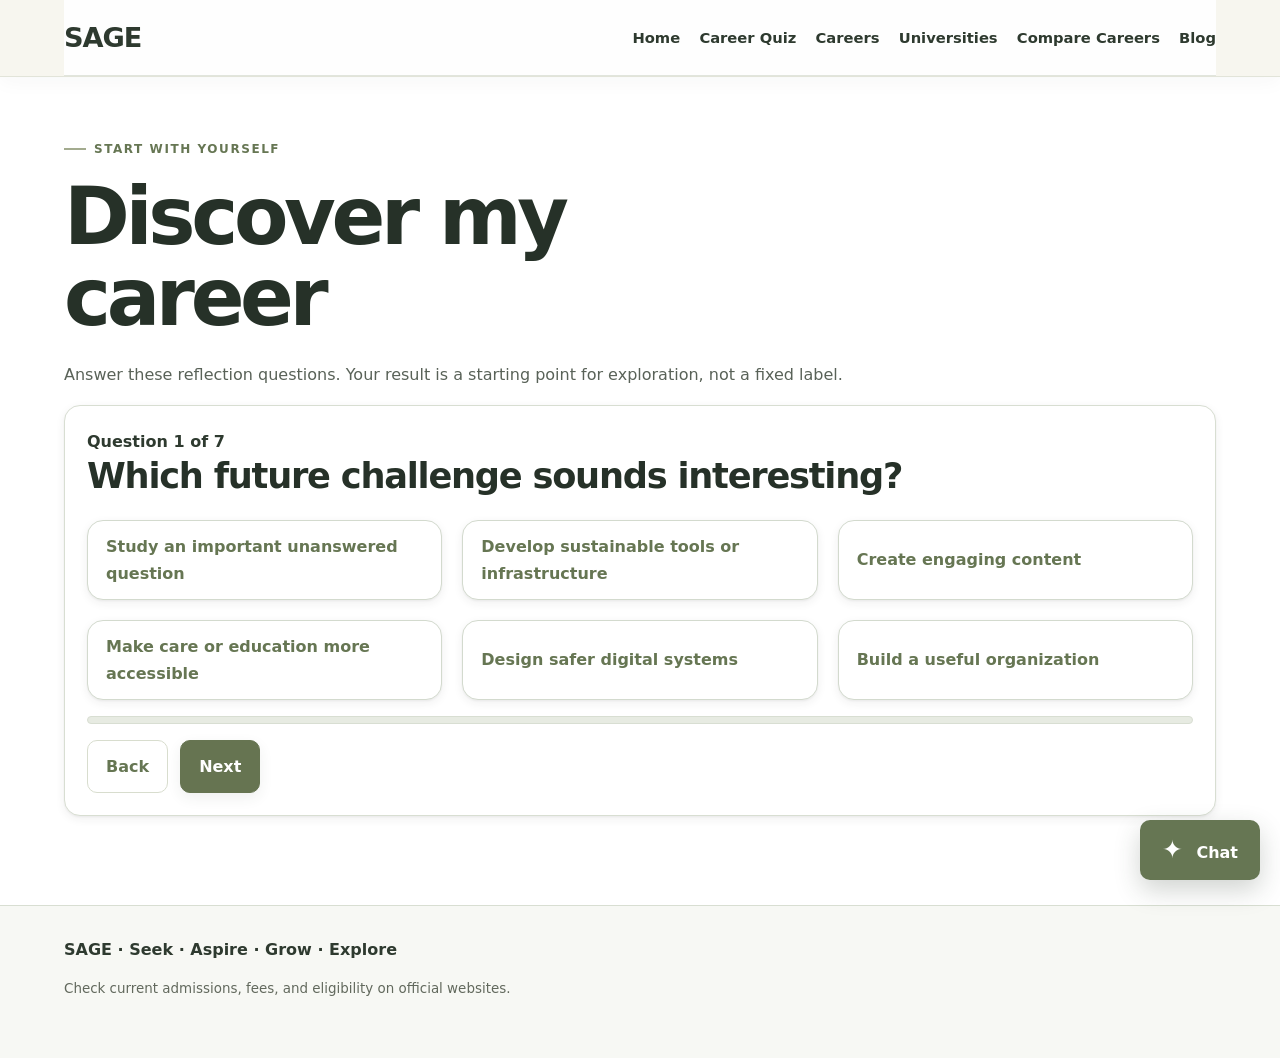
==== quiz.html @ 780ed79b "Add files via upload" ====
<!doctype html><html lang="en"><head><meta charset="utf-8"><meta name="viewport" content="width=device-width,initial-scale=1"><title>Career Quiz | SAGE</title><link rel="stylesheet" href="style.css"></head><body><header class="top"><nav class="wrap"><a class="brand" href="index.html"><img src="logo.png" alt="" onerror="this.style.display='none'">SAGE</a><div class="links"><a href="index.html">Home</a><a href="quiz.html">Career Quiz</a><a href="careers.html">Careers</a><a href="universities.html">Universities</a><a href="compare.html">Compare Careers</a><a href="blog.html">Blog</a></div></nav></header><main><section class="section wrap"><div class="eyebrow">Start with yourself</div><h1>Discover my career</h1><p>Answer these reflection questions. Your result is a starting point for exploration, not a fixed label.</p><div class="box"><div id="quizArea"></div><div class="progress"><span id="prog"></span></div><div class="row"><button class="secondary" id="back">Back</button><button id="next">Next</button></div><div id="result" class="result hidden"></div></div></section></main><footer class="footer"><div class="wrap"><b>SAGE · Seek · Aspire · Grow · Explore</b><p class="small">Check current admissions, fees, and eligibility on official websites.</p></div></footer><button class="chat-launch" id="toggle" aria-label="Open SAGE guide">✦</button><section class="chat" id="chat"><div class="chathead"><b>SAGE guide</b><button class="secondary" id="close">Close</button></div><div class="chatbody" id="cb"><div class="bubble">Hi! Ask about careers or university research.</div></div><form class="compose" id="form"><input class="field" id="msg" placeholder="Ask a question…"><button type="button" class="secondary" id="mic">Mic</button><button type="button" class="secondary" id="listen-reply">Listen</button><button>Send</button></form></section><script src="data.js"></script><script>const chat=document.getElementById('chat'),body=document.getElementById('cb');document.getElementById('toggle').onclick=()=>chat.classList.toggle('open');document.getElementById('close').onclick=()=>chat.classList.remove('open');function bubble(t,me=false){let d=document.createElement('div');d.className='bubble'+(me?' me':'');d.textContent=t;body.appendChild(d);body.scrollTop=body.scrollHeight}function reply(t){const m=t.toLowerCase();let r;
if(/^(okay|ok|you know what|guess what|listen|hey|heyy|hello|hi|hii|yo)/.test(m)||/you know what/.test(m)){r=/you know what|guess what|listen/.test(m)?"Haha, okay, I'm listening! Tell me what's on your mind. We can figure this out together.":"Heyyy! 😊 What's on your mind? You can ask me about a career, a course, or just talk through an idea.";}
else if(/law|lawyer|legal|judge|court|criminal justice/.test(m)){r="Heyyy! That's exciting! Law is a broad field, and it's not just becoming a courtroom lawyer. You could explore criminal law, corporate law, cyber law, human rights, environmental law, legal research, or the judiciary. What part sounds most interesting to you: debating ideas, solving puzzles, helping people, understanding rules, or researching big issues?";}
else if(/doctor|medicine|medical|healthcare|nurs/.test(m)){r="Healthcare has lots of paths, from medicine and nursing to physiotherapy, pharmacy, psychology, and lab science. They involve different study routes and day-to-day work. Are you most interested in treating patients, understanding the human body, or doing research?";}
else if(/journal|writing|writer|media|news/.test(m)){r="If writing and asking questions are your thing, journalism could be worth exploring. Journalists research stories, interview people, verify facts, and report through articles, video, audio, or digital media. You could also look at editing, documentary work, and communications. Which sounds more like you: investigating stories or creating content?";}
else if(/engineer|coding|program|computer|technology|software|ai/.test(m)){r="Tech is a big space: software, cybersecurity, data, AI, electronics, and several kinds of engineering. A good first step is to try a small project and notice whether you enjoy building, debugging, analyzing data, or designing things. Which of those sounds fun to you?";}
else if(/university|college|admission|degree|study|course|fees|scholarship/.test(m)){r="Sure — when comparing colleges, check the exact course, eligibility, total fees, scholarships, accreditation, internships, location, and student support. Requirements vary, so confirm them on each institution's official website. Which course or country are you considering?";}
else if(/salary|pay|earn|job demand|future scope/.test(m)){r="Good question! Pay and job demand depend on location, experience, qualification, and the specific role. It's better to compare recent local job listings and official workforce information than trust one universal salary number. Which career and country are you thinking about?";}
else if(/quiz|test|result|recommend/.test(m)){r="The career quiz is a starting point, not a decision-maker. Your result should help you spot patterns in what you enjoy; then compare the day-to-day tasks, subjects, and training each career needs.";}
else if(/thank/.test(m)){r="Anytime! 😊 Career choices can feel huge, so we can take them one step at a time.";}
else if(/confused|don't know|dont know|not sure|no idea/.test(m)){r="That's completely okay — you don't need to have it all figured out yet. Tell me one thing you usually enjoy: solving problems, helping people, creating things, learning how the world works, organizing plans, or hands-on work? We can start there.";}
else{r="Got you. Tell me a little more so I can give a useful answer — are you thinking about a particular career, what subjects to choose, courses and colleges, or something else?";}
bubble(r);}document.getElementById('form').onsubmit=e=>{e.preventDefault();let i=document.getElementById('msg'),v=i.value.trim();if(v){bubble(v,true);i.value='';replyAI(v)}};document.getElementById('mic').onclick=()=>{let SR=window.SpeechRecognition||window.webkitSpeechRecognition;if(!SR){bubble('Voice input is not supported in this browser. Please type instead.');return}let r=new SR();r.lang='en-IN';r.onresult=e=>document.getElementById('msg').value=e.results[0][0].transcript;r.start()};
async function replyAI(t){
  const loading=document.createElement('div');loading.className='bubble';loading.textContent='One sec — let me think…';body.appendChild(loading);body.scrollTop=body.scrollHeight;
  try {
    const history=Array.from(body.querySelectorAll('.bubble')).filter(el=>el!==loading).slice(-8).map(el=>({role:el.classList.contains('me')?'user':'assistant',content:el.textContent}));
    const res=await fetch('/api/chat',{method:'POST',headers:{'Content-Type':'application/json'},body:JSON.stringify({message:t,history})});
    const data=await res.json();
    if(!res.ok) throw new Error(data.error||'AI is not available');
    loading.remove();bubble(data.reply||'Tell me a little more.');
  } catch(err) { loading.remove(); try { reply(t); } catch(localErr) { bubble('I’m here to help you explore options. Tell me what subjects you enjoy, what you are curious about, or which careers you want to compare, and we can work through it together.'); } console.info('SAGE is using its built-in guide because the AI service is unavailable.'); }
}
const listenReplyButton=document.getElementById('listen-reply');
if(listenReplyButton) listenReplyButton.onclick=()=>{const last=Array.from(body.querySelectorAll('.bubble')).filter(el=>!el.classList.contains('me')).pop();if(last&&'speechSynthesis'in window){speechSynthesis.cancel();speechSynthesis.speak(new SpeechSynthesisUtterance(last.textContent));}};
</script><script>
// Question bank: each fresh start selects a different mix and shuffles answer choices.
// This creates varied retakes locally; live AI-generated questions require a connected AI backend.
const questionBank = [
 {q:'Which subjects do you enjoy most?', a:['Math and computing','Biology and health','Languages and social studies','Art and design','Business and economics','Hands-on technical subjects']},
 {q:'Which activity feels most satisfying?', a:['Solving puzzles or analyzing information','Helping or teaching people','Making or designing things','Organizing a team or project','Researching how things work','Building or repairing things']},
 {q:'Which strength would you most like to use?', a:['Logical thinking','Communication','Creativity','Empathy','Planning and leadership','Practical problem-solving']},
 {q:'What work setting sounds appealing?', a:['Quiet, focused work','Collaborating with a team','Working directly with people','Flexible and varied tasks','Outdoor or field work','A workshop or lab']},
 {q:'What matters most in a future career?', a:['Making a positive impact','Learning and discovery','Stability and structure','Independence and creativity','Leading initiatives','Solving real-world problems']},
 {q:'Which project would you choose?', a:['Build an app or analyze data','Plan a community health event','Create a video or visual identity','Run a small business idea','Investigate a scientific question','Design a practical tool']},
 {q:'When facing a challenge, what do you usually try first?', a:['Break it into logical steps','Talk with the people involved','Imagine several new approaches','Make a plan and coordinate tasks','Research evidence and test ideas','Try a hands-on solution']},
 {q:'Which kind of result would make you proud?', a:['A system that works efficiently','Someone feeling supported','A creative idea brought to life','A team reaching its goal','A new discovery or insight','A useful thing built or fixed']},
 {q:'What would you most like to learn more about?', a:['Technology and numbers','Health and human behavior','Stories, media, and design','Markets and organizations','Nature and scientific research','Machines and how things work']},
 {q:'Which task would you least mind doing regularly?', a:['Working with data and patterns','Listening and explaining patiently','Drafting and improving creative work','Scheduling and tracking progress','Testing ideas and documenting results','Practicing a technical skill']},
 {q:'How do you prefer to make decisions?', a:['Compare evidence and logic','Consider people’s needs','Explore original possibilities','Set priorities and weigh outcomes','Investigate before concluding','Test a practical option']},
 {q:'Which environment would help you do your best work?', a:['Digital tools and structured problems','A people-focused setting','A studio or creative space','A busy team or organization','A lab or research setting','A technical or outdoor setting']},
 {q:'What would you like your work to change?', a:['Make processes smarter','Improve people’s well-being','Help people communicate ideas','Help groups achieve goals','Increase knowledge and understanding','Make everyday things work better']},
 {q:'Which compliment would mean the most to you?', a:['“You think clearly.”','“You really understand people.”','“You have original ideas.”','“You bring people together.”','“You ask great questions.”','“You know how to make it work.”']},
 {q:'What type of problem grabs your attention?', a:['A complex pattern or technical issue','A person who needs guidance','A message that needs a better design','A team that needs direction','A question without a clear answer','A broken process or object']},
 {q:'Which work rhythm sounds best?', a:['Deep focus on tricky tasks','Frequent conversations and support','Time to create and revise','Clear goals and coordination','Time to investigate carefully','A mix of movement and practical tasks']},
 {q:'Which school or community role might you enjoy?', a:['Technology or math helper','Peer supporter or tutor','Poster, media, or event designer','Club organizer or treasurer','Science fair or research lead','Workshop or equipment helper']},
 {q:'What would you like a future team to value?', a:['Accuracy and clear reasoning','Kindness and trust','Imagination and expression','Reliability and initiative','Curiosity and evidence','Craft and practical skill']},
 {q:'Which kind of learning feels most natural?', a:['Solving examples and patterns','Discussing real human situations','Experimenting with visual ideas','Planning a project step by step','Asking questions and testing them','Learning by making and practicing']},
 {q:'What would you rather improve?', a:['A tool, algorithm, or process','A service that helps people','A design, story, or experience','A team’s workflow','An explanation of how something works','A physical product or system']},
 {q:'Which responsibility would you volunteer for?', a:['Checking numbers or technical details','Welcoming and supporting participants','Creating the presentation','Keeping everyone organized','Finding reliable information','Setting up and troubleshooting equipment']},
 {q:'What gives you the most energy?', a:['Figuring something difficult out','Seeing someone make progress','Expressing an idea creatively','Turning plans into results','Discovering something unexpected','Solving a concrete, practical problem']},
 {q:'Which future challenge sounds interesting?', a:['Design safer digital systems','Make care or education more accessible','Create engaging content','Build a useful organization','Study an important unanswered question','Develop sustainable tools or infrastructure']},
 {q:'When working with others, which role do you often gravitate toward?', a:['The problem solver','The listener','The idea generator','The coordinator','The researcher','The hands-on builder']},
 {q:'What would you most like to explore next?', a:['Software, analytics, or engineering','Health, teaching, or social support','Design, writing, or media','Business, management, or public service','Science, environment, or research','Skilled technical and applied fields']}
];
const themes = [
 ['Analysis & technology',['Math and computing','Solving puzzles or analyzing information','Logical thinking','Digital tools and structured problems','Technology and numbers']],
 ['People & care',['Biology and health','Helping or teaching people','Empathy','Working directly with people','Health and human behavior']],
 ['Creative & communication',['Languages and social studies','Art and design','Communication','Making or designing things','Stories, media, and design']],
 ['Leadership & organization',['Business and economics','Organizing a team or project','Planning and leadership','A busy team or organization','Markets and organizations']],
 ['Research & problem-solving',['Researching how things work','Learning and discovery','Investigate evidence','A lab or research setting','Nature and scientific research']],
 ['Hands-on & applied work',['Hands-on technical subjects','Building or repairing things','Practical problem-solving','A technical or outdoor setting','Machines and how things work']]
];
let step=0, answers=[], qs=[];
const area=document.getElementById('quizArea'), result=document.getElementById('result');
function shuffle(list){const a=[...list];for(let i=a.length-1;i>0;i--){const j=Math.floor(Math.random()*(i+1));[a[i],a[j]]=[a[j],a[i]];}return a;}
function freshQuiz(){qs=shuffle(questionBank).slice(0,7).map(item=>({q:item.q,a:shuffle(item.a)}));step=0;answers=[];result.classList.add('hidden');result.innerHTML='';document.getElementById('next').disabled=false;document.getElementById('back').disabled=false;draw();}
function draw(){let q=qs[step];area.innerHTML='<b>Question '+(step+1)+' of '+qs.length+'</b><h2>'+q.q+'</h2><div class="grid">'+q.a.map((x,i)=>'<button class="option '+(answers[step]===x?'selected':'')+'" data-answer="'+encodeURIComponent(x)+'">'+x+'</button>').join('')+'</div>';area.querySelectorAll('[data-answer]').forEach(b=>b.onclick=()=>{answers[step]=decodeURIComponent(b.dataset.answer);draw()});document.getElementById('prog').style.width=(step/qs.length*100)+'%';document.getElementById('back').disabled=step===0;document.getElementById('next').textContent=step===qs.length-1?'See suggestions':'Next';}
document.getElementById('back').onclick=()=>{if(step>0){step--;draw()}};
function showCareerChoice(best){
  const fieldMap={
    'Analysis & technology':['Technology','Engineering','Science'],
    'People & care':['Healthcare','Education','Social Sciences'],
    'Creative & communication':['Design','Arts','Media','Humanities'],
    'Leadership & organization':['Business','Public Service','Law'],
    'Research & problem-solving':['Science','Environment','Research'],
    'Hands-on & applied work':['Engineering','Hospitality','Sports','Environment']
  };
  const matches=careers.filter(c=>best.some(t=>(fieldMap[t]||[]).some(f=>c.field.toLowerCase().includes(f.toLowerCase()))));
  const uniqueMatches=[...new Map(matches.map(c=>[c.name,c])).values()].slice(0,24);
  result.innerHTML='<h2>Your career directions</h2><p>Choose how you want to explore your results:</p><div class="row"><button id="oneMode">One career option</button><button id="manyMode" class="secondary">Multiple career options</button></div><p class="small">You can change your choice anytime. These are suggestions, not a fixed decision.</p><div id="careerPicks" class="grid"></div><div id="pickedResults"></div><p><a href="careers.html">Browse all careers →</a> <button class="secondary" id="retake">Retake with new questions</button></p>';
  const picks=document.getElementById('careerPicks'), output=document.getElementById('pickedResults');let mode='single', chosen=[];
  function drawPicks(){if(mode==='single'){if(!chosen.length && uniqueMatches.length) chosen=[uniqueMatches[0].name];picks.innerHTML='<p class="small">Showing one recommended career. Switch to multiple options if you want to explore more.</p>';return;}picks.innerHTML=uniqueMatches.map((c,i)=>'<button class="option '+(chosen.includes(c.name)?'selected':'')+'" data-career="'+i+'"><b>'+c.name+'</b><br><span class="small">'+c.field+'</span><br><span class="small">'+c.about+'</span></button>').join('');picks.querySelectorAll('[data-career]').forEach(b=>b.onclick=()=>{const c=uniqueMatches[+b.dataset.career];if(chosen.includes(c.name))chosen=chosen.filter(n=>n!==c.name);else chosen.push(c.name);drawPicks();showPicked()})}
  function showPicked(){output.innerHTML=chosen.length?'<h3>Your '+(mode==='single'?'career option':'shortlist')+'</h3><div class="grid">'+chosen.map(n=>{const c=uniqueMatches.find(x=>x.name===n);return '<article class="card"><h3>'+c.name+'</h3><span class="tag">'+c.field+'</span><p>'+c.about+'</p><p><b>Why it may fit:</b> '+c.fit+' Your answers leaned toward '+best.join(', ').toLowerCase()+', so this is a path worth exploring — not a prediction or a fixed decision.</p><p><b>Related subjects:</b> '+c.subjects+'</p><p><b>Try next:</b> Read about a typical workday, check course entry requirements, and try a small project or speak with someone in the field.</p></article>'}).join('')+'</div>':'<p class="small">Select '+(mode==='single'?'one career':'the careers you want to explore')+' above.</p>'}
  document.getElementById('oneMode').onclick=()=>{mode='single';chosen=chosen.slice(0,1);if(!chosen.length && uniqueMatches.length)chosen=[uniqueMatches[0].name];drawPicks();showPicked();document.getElementById('oneMode').classList.remove('secondary');document.getElementById('manyMode').classList.add('secondary')};
  document.getElementById('manyMode').onclick=()=>{mode='multiple';drawPicks();showPicked();document.getElementById('manyMode').classList.remove('secondary');document.getElementById('oneMode').classList.add('secondary')};
  document.getElementById('retake').onclick=freshQuiz;drawPicks();showPicked();
}
document.getElementById('next').onclick=()=>{if(!answers[step]){alert('Choose an option to continue.');return}if(step<qs.length-1){step++;draw();return}const counts={};answers.forEach(a=>{const theme=themes.find(t=>t[1].some(x=>x.toLowerCase()===a.toLowerCase()));if(theme)counts[theme[0]]=(counts[theme[0]]||0)+1;});let best=Object.entries(counts).sort((a,b)=>b[1]-a[1]).slice(0,3).map(x=>x[0]);if(!best.length)best=['Analysis & technology','Research & problem-solving','Creative & communication'];result.classList.remove('hidden');showCareerChoice(best);document.getElementById('next').disabled=true;document.getElementById('back').disabled=true;document.getElementById('prog').style.width='100%';};
freshQuiz();
</script></body></html>
---- style.css ----
:root{--bg:#FFFFFF;--panel:#FFFFFF;--panel2:#F7F8F4;--green:#667451;--green2:#A3AB8F;--ink:#263128;--muted:#596258;--brown:#667451;--line:#D8DED2;--cream:#FFFFFF;--sage:#A3AB8F;--olive:#7A8063;--charcoal:#263128}
*{box-sizing:border-box}
html{scroll-behavior:smooth}
body{margin:0;background:var(--bg);color:var(--ink);font:16px/1.55 system-ui,-apple-system,BlinkMacSystemFont,"Segoe UI",sans-serif}
a{color:var(--green);font-weight:700}
button,input,select,textarea{font:inherit}
button{background:#7A8063;color:#FFFFFF;border:1px solid #7A8063;border-radius:12px;padding:10px 15px;cursor:pointer;font-weight:700;transition:transform .15s ease,background .15s ease}
button:hover{transform:translateY(-1px);background:#A3AB8F;border-color:#A3AB8F;color:#2E3A2F}
button:focus-visible,a:focus-visible,input:focus-visible,select:focus-visible{outline:3px solid var(--brown);outline-offset:3px}
.secondary,.option{background:var(--panel2);color:var(--green);border:1px solid var(--line)}
.wrap{width:min(1120px,92%);margin:auto}
.top{position:sticky;top:0;background:#7A8063F2;border-bottom:1px solid var(--line);z-index:5;backdrop-filter:blur(10px)}
nav{display:flex;justify-content:space-between;align-items:center;gap:15px;padding:12px 0}
.brand{font-weight:900;font-size:1.8rem;line-height:1;text-decoration:none;white-space:nowrap;display:flex;align-items:center;gap:9px}
.brand img{width:38px;aspect-ratio:1;object-fit:cover;border-radius:50%;vertical-align:middle}
.links{display:flex;gap:14px;flex-wrap:wrap}
.links a{text-decoration:none;color:#2E3A2F}
.links a:hover{text-decoration:underline;text-underline-offset:4px}
.hero{padding:65px 0 40px;display:grid;grid-template-columns:1.2fr .8fr;gap:24px;align-items:center}
.eyebrow{color:var(--brown);font-size:.72rem;font-weight:800;letter-spacing:.12em;text-transform:uppercase}
h1{font-size:clamp(2.5rem,6vw,4.6rem);line-height:1.02;color:#2E3A2F;margin:12px 0}
h2{color:#2E3A2F;font-size:clamp(1.5rem,3vw,2.2rem)}
h3{color:#2E3A2F;margin:0 0 8px}
p{color:var(--muted)}
.panel,.card,.box,.chat{background:var(--panel);border:1px solid var(--line);border-radius:20px}
.panel{padding:25px;background:linear-gradient(145deg,#A3AB8F,#F7F6EF)}
.section{padding:32px 0}
.stats,.grid{display:grid;gap:14px}
.stats{grid-template-columns:repeat(3,1fr);margin-top:22px}
.stat,.card{background:#A3AB8F;color:#2E3A2F;padding:16px;border-radius:16px;border:1px solid #A3AB8F;box-shadow:0 5px 16px #2E3A2F10}
.card h3,.card p,.card a,.stat strong{color:#2E3A2F}
.card a{text-decoration:underline;text-underline-offset:3px}
.card .small{color:#2E3A2F}
.stat strong{display:block;color:#2E3A2F;font-size:1.4rem}
.small{font-size:.84rem;color:var(--muted)}
.box{padding:22px;background:var(--panel)}
.row{display:flex;gap:10px;flex-wrap:wrap;align-items:center}
.field{background:#F7F6EF;color:var(--ink);border:1px solid var(--line);border-radius:12px;padding:11px;min-width:0}
.search{flex:1;min-width:180px}
.grid{grid-template-columns:repeat(3,minmax(0,1fr));margin-top:15px}
.tag{display:inline-block;background:#7A8063;color:#FFFFFF;border-radius:20px;padding:3px 8px;font-size:.75rem;font-weight:800}
.footer{border-top:1px solid var(--line);padding:25px 0 45px;margin-top:18px}
.hidden{display:none!important}
.chat-launch{position:fixed;right:20px;bottom:20px;border-radius:999px;min-width:76px;height:68px;padding:0 22px;z-index:9;box-shadow:0 8px 24px #2E3A2F20;font-size:1.55rem;font-weight:800}
.chat{position:fixed;right:20px;bottom:90px;width:min(370px,calc(100vw - 28px));height:460px;max-height:70vh;z-index:9;display:none;flex-direction:column;overflow:hidden;box-shadow:0 15px 45px #2E3A2F18}
.chat.open{display:flex}
.chathead{background:#7A8063;color:#FFFFFF;padding:12px;display:flex;justify-content:space-between;align-items:center}
.chathead b{color:#FFFFFF}
.chatbody{padding:12px;flex:1;overflow:auto;display:flex;flex-direction:column;gap:9px}
.bubble{background:#A3AB8F;color:#2E3A2F;padding:10px 12px;border-radius:13px;max-width:90%}
.bubble.me{align-self:flex-end;background:#A3AB8F;color:#2E3A2F}
.compose{display:flex;gap:6px;padding:9px;background:var(--panel)}
.compose input{flex:1;min-width:20px}
.compare-table{width:100%;border-collapse:collapse;margin-top:16px}
.compare-table th,.compare-table td{padding:10px;border:1px solid var(--line);text-align:left}
.compare-table th{background:#7A8063;color:#FFFFFF}
.option{text-align:left;background:var(--panel);color:#2E3A2F;border-color:var(--line)}
.option:hover{background:#A3AB8F;color:#2E3A2F}
.option.selected{background:#A3AB8F;color:#2E3A2F;border-color:#7A8063;outline:2px solid #7A8063}
.progress{height:8px;background:#A3AB8F;border-radius:9px;margin:16px 0;overflow:hidden}
.progress span{display:block;height:100%;background:var(--brown);width:0;transition:width .2s ease}
.result{background:var(--panel);border:1px solid var(--line);padding:16px;border-radius:14px;margin-top:15px}
@media(max-width:760px){.hero{grid-template-columns:1fr}.grid{grid-template-columns:repeat(2,minmax(0,1fr))}.links{gap:8px}.links a{font-size:.85rem}.hero{padding-top:38px}}
@media(max-width:480px){.grid,.stats{grid-template-columns:1fr}.box{padding:15px}nav{align-items:flex-start;flex-direction:column}.chat{right:14px;bottom:82px}.chat-launch{right:14px;bottom:14px}}

/* Accessible, easy-to-notice SAGE chat launcher */
.chat-launch::after{content:" Chat";font-size:1rem;margin-left:8px}
.career-details{margin-top:14px;padding:16px;border-radius:14px;background:#A3AB8F;color:#2E3A2F;border:1px solid #A3AB8F;line-height:1.55}
.career-details h4{margin:0 0 10px;color:#2E3A2F;font-size:1.1rem}
.career-details p{margin:8px 0}

/* Dedicated career details page */
.details-page{grid-template-columns:repeat(auto-fit,minmax(250px,1fr));margin:24px 0}
.detail-tile{background:#A3AB8F;color:#2E3A2F;border:1px solid #A3AB8F;border-radius:18px;padding:20px;line-height:1.6;box-shadow:0 4px 14px #2E3A2F10}
.detail-tile h2{font-size:1.12rem;color:#2E3A2F;margin:0 0 8px}
.detail-tile p{margin:0;color:#2E3A2F}
.back-link{display:inline-block;margin-bottom:18px;color:var(--green);font-weight:700}
.note{margin:18px 0}
.button-link{display:inline-block;padding:12px 18px;border-radius:12px;background:#7A8063;color:#FFFFFF;font-weight:800}

/* Numeric career highlights for every career detail page */
.career-metrics{display:grid;grid-template-columns:repeat(3,minmax(0,1fr));gap:14px;margin:22px 0;width:100%;grid-column:1/-1}.metric-card{background:var(--panel,#CBCCC7);border:1px solid var(--line,#A3AB8F);border-radius:18px;padding:18px;display:flex;flex-direction:column;gap:8px;min-width:0}.metric-card span{font-size:.88rem;color:var(--muted,#A3AB8F);font-weight:700}.metric-card strong{font-size:clamp(1.15rem,2.4vw,1.8rem);line-height:1.2;color:var(--green,#A3AB8F);overflow-wrap:anywhere}.metric-card small{font-size:.78rem;color:var(--muted,#A3AB8F)}@media(max-width:700px){.career-metrics{grid-template-columns:1fr}.metric-card{padding:15px}}

/* SAGE modern responsive refinements — palette and layout only */
body{background:var(--bg);color:var(--ink)}
.top{background:rgba(122,128,99,.97);border-bottom:1px solid rgba(46,58,47,.16)}
.links a{color:#F7F6EF}
.hero{gap:clamp(20px,4vw,48px);padding-block:clamp(38px,6vw,76px)}
.panel,.card,.box,.chat,.detail-tile,.career-details,.result{border-radius:20px}
.panel{background:linear-gradient(145deg,#A3AB8F 0%,#F7F6EF 100%)}
.card,.stat,.detail-tile{background:#A3AB8F;border-color:rgba(46,58,47,.16);box-shadow:0 8px 24px rgba(46,58,47,.08)}
button,.button-link{background:#7A8063;border-color:#7A8063;color:#F7F6EF}
button:hover,.option:hover{background:#A3AB8F;border-color:#7A8063;color:#2E3A2F}
.field{background:#FFFFFF;color:#2E3A2F}
.chathead,.compare-table th{background:#7A8063;color:#F7F6EF}
@media(min-width:1100px){.wrap{width:min(1160px,90%)}.grid{gap:18px}.section{padding:42px 0}}
@media(max-width:760px){.hero{grid-template-columns:1fr}.links{width:100%;gap:8px 12px}.links a{font-size:.9rem}.grid{grid-template-columns:repeat(2,minmax(0,1fr))}.stats{grid-template-columns:repeat(3,minmax(0,1fr))}}
@media(max-width:520px){.grid,.stats,.career-metrics{grid-template-columns:1fr}.wrap{width:min(100% - 28px,1120px)}nav{gap:10px}.brand{font-size:1.55rem}.links{display:flex;flex-wrap:wrap}.hero{padding-top:32px}.panel,.box{padding:16px}.card{padding:15px}.chat{right:12px;width:calc(100vw - 24px);max-height:72vh}.chat-launch{right:12px;bottom:12px}}


/* SAGE student-friendly redesign: cream-first, sage accents, roomy responsive layout */
:root{
  --bg:#F7F6EF;
  --panel:#FFFFFF;
  --panel2:#EEF0E7;
  --green:#667653;
  --green2:#A3AB8F;
  --ink:#2E3A2F;
  --muted:#62695D;
  --brown:#7A8063;
  --line:#E2E4D9;
  --cream:#F7F6EF;
  --sage:#A3AB8F;
  --olive:#7A8063;
  --charcoal:#2E3A2F;
}
html{scroll-padding-top:90px}
body{background:var(--bg);color:var(--ink);font-size:16px;line-height:1.7}
.wrap{width:min(1160px,90%)}
.top{background:rgba(247,246,239,.96);border-bottom:1px solid #E2E4D9;box-shadow:0 4px 20px rgba(46,58,47,.04);backdrop-filter:blur(14px)}
nav{min-height:76px;padding:14px 0;gap:22px}
.brand{font-size:1.7rem;color:var(--ink);letter-spacing:-.04em}
.brand img{width:42px;height:42px;object-fit:contain;border-radius:0}
.links{gap:clamp(10px,1.5vw,22px);align-items:center}
.links a{color:var(--ink);font-size:.92rem;font-weight:650;padding:8px 0;text-decoration:none}
.links a:hover{color:var(--green);text-decoration:none;box-shadow:0 2px 0 var(--sage)}
a{color:var(--green)}
.hero{padding:clamp(54px,8vw,100px) 0 clamp(42px,6vw,72px);grid-template-columns:minmax(0,1.12fr) minmax(280px,.88fr);gap:clamp(30px,6vw,76px)}
.eyebrow{display:inline-flex;align-items:center;gap:8px;color:var(--green);font-size:.75rem;letter-spacing:.13em;font-weight:850}
.eyebrow:before{content:"";width:22px;height:2px;background:var(--sage);display:inline-block}
h1{font-size:clamp(2.8rem,6.2vw,5.25rem);line-height:1.02;letter-spacing:-.055em;color:var(--ink);margin:18px 0 22px;max-width:760px}
h1 em{color:var(--green);font-style:normal}
h2{font-size:clamp(1.55rem,3vw,2.2rem);letter-spacing:-.035em;line-height:1.2;color:var(--ink);margin-top:0}
h3{color:var(--ink);letter-spacing:-.02em}
p{color:var(--muted);line-height:1.75}
.hero p{font-size:clamp(1rem,1.4vw,1.12rem);max-width:650px}
.row{gap:12px}
button,.button-link{background:var(--green);border:1px solid var(--green);color:#fff;border-radius:13px;padding:12px 18px;font-weight:750;box-shadow:0 5px 14px rgba(46,58,47,.08);transition:transform .18s ease,box-shadow .18s ease,background .18s ease}
button:hover,.button-link:hover{background:#536344;border-color:#536344;color:#fff;transform:translateY(-2px);box-shadow:0 9px 20px rgba(46,58,47,.13)}
.secondary,.option{background:#fff;color:var(--green);border:1px solid #D8DDCE;box-shadow:none}
.secondary:hover,.option:hover{background:#EEF0E7;color:var(--ink);border-color:var(--sage)}
.panel{padding:clamp(22px,3.5vw,38px);background:linear-gradient(145deg,#FFFFFF 0%,#F0F2E9 100%);border:1px solid #E1E5D8;border-radius:28px;box-shadow:0 18px 48px rgba(46,58,47,.07);position:relative;overflow:hidden}
.panel:after{content:"✳";position:absolute;right:22px;top:12px;color:#A3AB8F;font-size:2rem;opacity:.65}
.panel ul{padding-left:1.2rem;color:var(--muted)}
.panel li{padding:.28rem 0}
.section{padding:clamp(34px,5vw,58px) 0}
.section h2{margin-bottom:20px}
.grid{grid-template-columns:repeat(3,minmax(0,1fr));gap:18px;margin-top:22px}
.card,.stat,.detail-tile{background:#fff;color:var(--ink);border:1px solid #E4E6DC;border-radius:20px;padding:23px;box-shadow:0 8px 26px rgba(46,58,47,.045);transition:transform .2s ease,box-shadow .2s ease,border-color .2s ease}
.card:hover,.detail-tile:hover{transform:translateY(-3px);box-shadow:0 14px 32px rgba(46,58,47,.085);border-color:#C8D0BC}
.card h3,.card p,.card a,.stat strong,.detail-tile h2,.detail-tile p{color:var(--ink)}
.card p{margin:.5rem 0 1rem}
.card a{color:var(--green);font-weight:800;text-decoration:none}
.card a:hover{text-decoration:underline;text-underline-offset:4px}
.tag{background:#E9EDE2;color:#536344;border:1px solid #DCE2D2;border-radius:999px;padding:5px 10px;font-size:.72rem;letter-spacing:.03em}
.stats{gap:14px}.stat strong{font-size:1.5rem;color:var(--green)}
.box,.result,.career-details{background:#fff;color:var(--ink);border:1px solid #E2E4D9;border-radius:20px;box-shadow:0 8px 24px rgba(46,58,47,.04)}
.field{background:#fff;color:var(--ink);border:1px solid #D9DED2;border-radius:12px;padding:12px 14px}
.field:focus,input:focus,select:focus,textarea:focus{outline:3px solid rgba(163,171,143,.4);border-color:var(--green)}
.footer{border-top:1px solid #E2E4D9;background:#F0F1E9;padding:30px 0 44px;margin-top:35px}
.footer b{color:var(--ink)}
.chat{background:#fff;border:1px solid #E0E4D8;box-shadow:0 20px 60px rgba(46,58,47,.18);border-radius:22px}
.chathead,.compare-table th{background:var(--green);color:#fff}
.chatbody{background:#fff}
.bubble{background:#EEF0E7;color:var(--ink);border-radius:15px}
.bubble.me{background:#DDE4D2;color:var(--ink)}
.compose{background:#F7F6EF;border-top:1px solid #E2E4D9}
.chat-launch{background:var(--green);color:#fff;border:0;border-radius:999px;min-width:64px;height:60px;box-shadow:0 10px 26px rgba(46,58,47,.22)}
.chat-launch:hover{background:#536344;color:#fff}
.compare-table{background:#fff;border-radius:14px;overflow:hidden}.compare-table th,.compare-table td{border-color:#E2E4D9}.compare-table td{color:var(--ink)}
.option.selected{background:#E9EDE2;color:var(--ink);border-color:var(--green);outline:2px solid rgba(122,128,99,.25)}
.progress{background:#E7EADF}.progress span{background:var(--green)}
.metric-card{background:#fff;border-color:#E2E4D9;border-radius:18px;box-shadow:0 8px 22px rgba(46,58,47,.045)}
.metric-card span,.metric-card small{color:var(--muted)}.metric-card strong{color:var(--green)}
.back-link{color:var(--green)}
@media(min-width:1100px){.grid{gap:20px}.section{padding-block:54px}}
@media(max-width:850px){nav{align-items:flex-start;flex-direction:column;gap:12px}.links{width:100%;gap:8px 18px}.hero{grid-template-columns:1fr;gap:24px;padding-top:48px}.hero .panel{max-width:none}.grid{grid-template-columns:repeat(2,minmax(0,1fr))}}
@media(max-width:540px){.wrap{width:calc(100% - 32px)}nav{min-height:auto;padding:12px 0}.brand{font-size:1.55rem}.brand img{width:36px;height:36px}.links{gap:5px 13px}.links a{font-size:.82rem}.hero{padding:38px 0 30px}h1{font-size:clamp(2.55rem,13vw,3.8rem)}.grid,.stats,.career-metrics{grid-template-columns:1fr}.card,.box,.panel{padding:19px}.section{padding:30px 0}.row>a{max-width:100%}.chat{right:12px;bottom:82px;width:calc(100vw - 24px);max-height:72vh}.chat-launch{right:14px;bottom:14px}.compare-table{display:block;overflow-x:auto;white-space:nowrap}}
@media(prefers-reduced-motion:reduce){html{scroll-behavior:auto}*,*:before,*:after{transition:none!important;animation:none!important}}

/* SAGE refinement: true-white canvas and sharper, clearer content cards */
:root{--bg:#FFFFFF;--panel:#FFFFFF;--panel2:#F7F8F4;--line:#D8DED2}
body{background:#FFFFFF;color:#263128}
main,.main,.page,.content{background:#FFFFFF}
nav{background:rgba(255,255,255,.96);border-bottom:1px solid #E1E5DD}
.panel,.card,.box,.career-card,.university-card,.story-card,.option,.detail-tile,.metric-card{
  background:#FFFFFF;
  border:1px solid #D8DED2;
  border-radius:16px;
  box-shadow:0 3px 10px rgba(38,49,40,.07),0 1px 2px rgba(38,49,40,.05);
}
.panel{background:#FFFFFF}
.hero .panel{background:#F7F8F4;border:1px solid #D8DED2}
.card:hover,.career-card:hover,.university-card:hover,.story-card:hover,.metric-card:hover{
  border-color:#A3AB8F;
  box-shadow:0 8px 20px rgba(38,49,40,.11);
  transform:translateY(-2px);
}
h1,h2,h3,h4,strong{color:#263128}
p,.muted,.subtitle,.description{color:#596258}
button,.btn,.button,.cta{background:#667451;color:#FFFFFF;border:1px solid #667451;border-radius:10px;font-weight:700}
button:hover,.btn:hover,.button:hover,.cta:hover{background:#536344;border-color:#536344}
input,select,textarea,.field{background:#FFFFFF;border:1px solid #C9D2C3;border-radius:10px}
.option{background:#FFFFFF;border:1px solid #D3DACE}
.option:hover{border-color:#7A8063;background:#FAFBF8}
.option.selected{background:#EEF2E8;border:2px solid #667451;outline:0;box-shadow:0 0 0 3px rgba(102,116,81,.12)}
.progress{background:#E7EBE2;border:1px solid #D8DED2}
.progress span{background:#667451}
.footer{background:#F7F8F4;border-top:1px solid #D8DED2}
.chat{border:1px solid #CCD5C5;box-shadow:0 12px 32px rgba(38,49,40,.18)}
.chathead{background:#667451}
@media(max-width:540px){
 .panel,.card,.box,.career-card,.university-card,.story-card,.option,.detail-tile,.metric-card{border-radius:14px;box-shadow:0 2px 7px rgba(38,49,40,.07)}
}


/* Square-corner visual pass: keep the white background and sage accents. */
.panel, .card, .box, .career-card, .university-card, .story-card, .option,
.detail-tile, .metric-card, .stat, .result, .career-details, .chat, .compare-table,
button, .btn, .button, .cta, .button-link, input, select, textarea, .field, .tag {
  border-radius: 0 !important;
}

/* Minimal student stick-figure accent: intentionally used only in the homepage hero. */
.sage-figures{width:min(100%,260px);margin:0 auto 18px;padding:0;background:transparent}
.sage-figures svg{display:block;width:100%;height:auto;max-height:112px}
@media(max-width:760px){.sage-figures{width:min(100%,220px);margin-bottom:14px}}


/* Restore softly rounded corners while keeping white canvas and subtle stick figures. */
.panel, .card, .box, .career-card, .university-card, .story-card, .option,
.detail-tile, .metric-card, .stat, .result, .career-details, .chat, .compare-table {
  border-radius: 16px !important;
}
button, .btn, .button, .cta, .button-link, input, select, textarea, .field, .tag {
  border-radius: 10px !important;
}
@media(max-width:540px){
  .panel, .card, .box, .career-card, .university-card, .story-card, .option, .detail-tile, .metric-card, .stat, .result, .career-details, .chat, .compare-table { border-radius: 14px !important; }
}
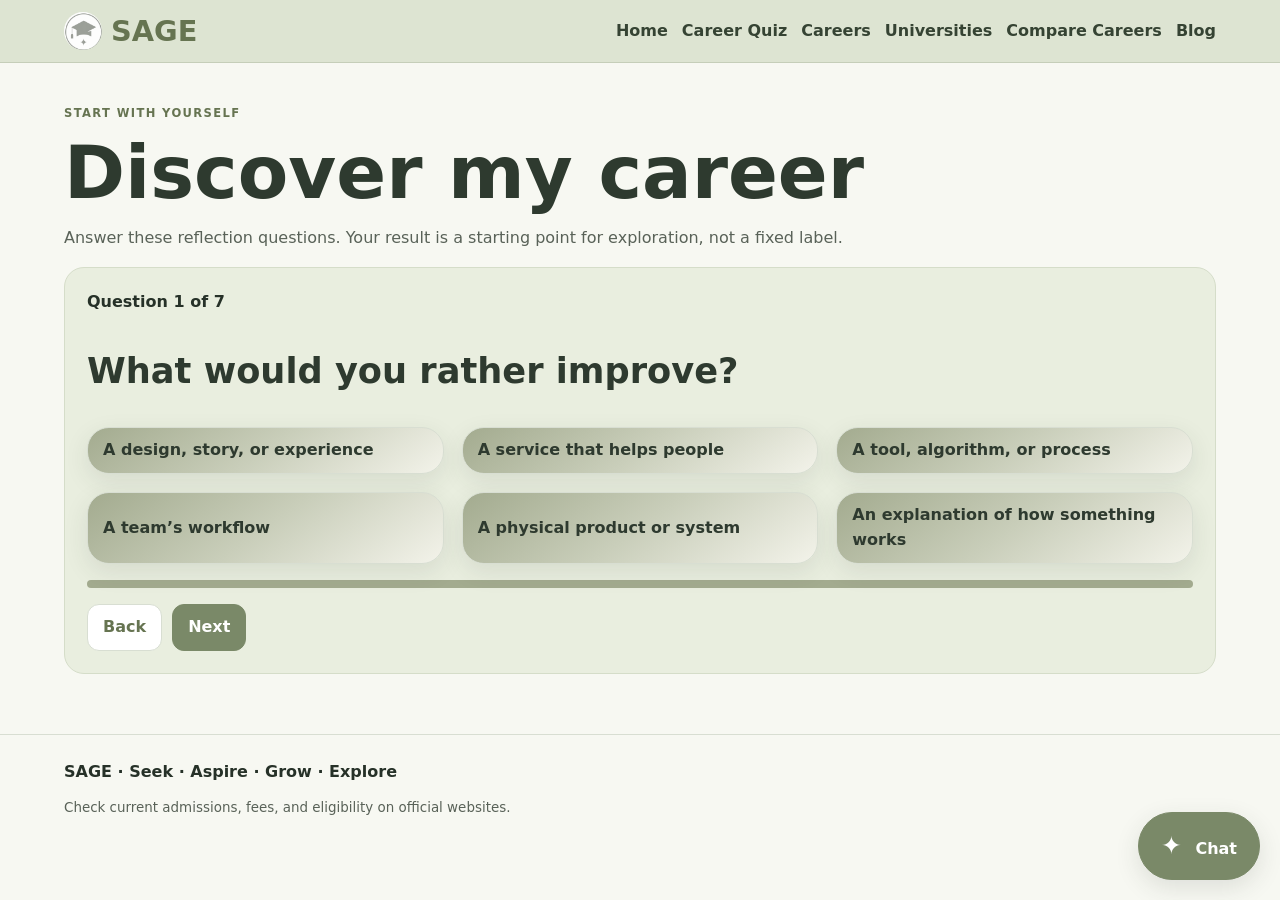
==== commit 085d8e0e: "Update quiz.html" ====
--- a/quiz.html
+++ b/quiz.html
@@ -1,4 +1,4 @@
-<!doctype html><html lang="en"><head><meta charset="utf-8"><meta name="viewport" content="width=device-width,initial-scale=1"><title>Career Quiz | SAGE</title><link rel="stylesheet" href="style.css"></head><body><header class="top"><nav class="wrap"><a class="brand" href="index.html"><img src="logo.png" alt="" onerror="this.style.display='none'">SAGE</a><div class="links"><a href="index.html">Home</a><a href="quiz.html">Career Quiz</a><a href="careers.html">Careers</a><a href="universities.html">Universities</a><a href="compare.html">Compare Careers</a><a href="blog.html">Blog</a></div></nav></header><main><section class="section wrap"><div class="eyebrow">Start with yourself</div><h1>Discover my career</h1><p>Answer these reflection questions. Your result is a starting point for exploration, not a fixed label.</p><div class="box"><div id="quizArea"></div><div class="progress"><span id="prog"></span></div><div class="row"><button class="secondary" id="back">Back</button><button id="next">Next</button></div><div id="result" class="result hidden"></div></div></section></main><footer class="footer"><div class="wrap"><b>SAGE · Seek · Aspire · Grow · Explore</b><p class="small">Check current admissions, fees, and eligibility on official websites.</p></div></footer><button class="chat-launch" id="toggle" aria-label="Open SAGE guide">✦</button><section class="chat" id="chat"><div class="chathead"><b>SAGE guide</b><button class="secondary" id="close">Close</button></div><div class="chatbody" id="cb"><div class="bubble">Hi! Ask about careers or university research.</div></div><form class="compose" id="form"><input class="field" id="msg" placeholder="Ask a question…"><button type="button" class="secondary" id="mic">Mic</button><button type="button" class="secondary" id="listen-reply">Listen</button><button>Send</button></form></section><script src="data.js"></script><script>const chat=document.getElementById('chat'),body=document.getElementById('cb');document.getElementById('toggle').onclick=()=>chat.classList.toggle('open');document.getElementById('close').onclick=()=>chat.classList.remove('open');function bubble(t,me=false){let d=document.createElement('div');d.className='bubble'+(me?' me':'');d.textContent=t;body.appendChild(d);body.scrollTop=body.scrollHeight}function reply(t){const m=t.toLowerCase();let r;
+<!doctype html><html lang="en"><head><meta charset="utf-8"><meta name="viewport" content="width=device-width,initial-scale=1"><title>Career Quiz | SAGE</title><link rel="stylesheet" href="style.css"></head><body class="quiz-page"><header class="top"><nav class="wrap"><a class="brand" href="index.html"><img src="logo.png" alt="" onerror="this.style.display='none'">SAGE</a><div class="links"><a href="index.html">Home</a><a href="quiz.html">Career Quiz</a><a href="careers.html">Careers</a><a href="universities.html">Universities</a><a href="compare.html">Compare Careers</a><a href="blog.html">Blog</a></div></nav></header><main><section class="section wrap"><div class="eyebrow">Start with yourself</div><h1>Discover my career</h1><p>Answer these reflection questions. Your result is a starting point for exploration, not a fixed label.</p><div class="box"><div id="quizArea"></div><div class="progress"><span id="prog"></span></div><div class="row"><button class="secondary" id="back">Back</button><button id="next">Next</button></div><div id="result" class="result hidden"></div></div></section></main><footer class="footer"><div class="wrap"><b>SAGE · Seek · Aspire · Grow · Explore</b><p class="small">Check current admissions, fees, and eligibility on official websites.</p></div></footer><button class="chat-launch" id="toggle" aria-label="Open SAGE guide">✦</button><section class="chat" id="chat"><div class="chathead"><b>SAGE guide</b><button class="secondary" id="close">Close</button></div><div class="chatbody" id="cb"><div class="bubble">Hi! Ask about careers or university research.</div></div><form class="compose" id="form"><input class="field" id="msg" placeholder="Ask a question…"><button type="button" class="secondary" id="mic">Mic</button><button type="button" class="secondary" id="listen-reply">Listen</button><button>Send</button></form></section><script src="data.js"></script><script>const chat=document.getElementById('chat'),body=document.getElementById('cb');document.getElementById('toggle').onclick=()=>chat.classList.toggle('open');document.getElementById('close').onclick=()=>chat.classList.remove('open');function bubble(t,me=false){let d=document.createElement('div');d.className='bubble'+(me?' me':'');d.textContent=t;body.appendChild(d);body.scrollTop=body.scrollHeight}function reply(t){const m=t.toLowerCase();let r;
 if(/^(okay|ok|you know what|guess what|listen|hey|heyy|hello|hi|hii|yo)/.test(m)||/you know what/.test(m)){r=/you know what|guess what|listen/.test(m)?"Haha, okay, I'm listening! Tell me what's on your mind. We can figure this out together.":"Heyyy! 😊 What's on your mind? You can ask me about a career, a course, or just talk through an idea.";}
 else if(/law|lawyer|legal|judge|court|criminal justice/.test(m)){r="Heyyy! That's exciting! Law is a broad field, and it's not just becoming a courtroom lawyer. You could explore criminal law, corporate law, cyber law, human rights, environmental law, legal research, or the judiciary. What part sounds most interesting to you: debating ideas, solving puzzles, helping people, understanding rules, or researching big issues?";}
 else if(/doctor|medicine|medical|healthcare|nurs/.test(m)){r="Healthcare has lots of paths, from medicine and nursing to physiotherapy, pharmacy, psychology, and lab science. They involve different study routes and day-to-day work. Are you most interested in treating patients, understanding the human body, or doing research?";}
--- a/style.css
+++ b/style.css
@@ -1,4 +1,4 @@
- :root{--bg:#FFFFFF;--panel:#FFFFFF;--panel2:#F7F8F4;--green:#667451;--green2:#A3AB8F;--ink:#263128;--muted:#596258;--brown:#667451;--line:#D8DED2;--cream:#FFFFFF;--sage:#A3AB8F;--olive:#7A8063;--charcoal:#263128}
+ :root{--bg:#FFFFFF;--panel:#ffffff;--panel2:#ffffff;--green:#667451;--green2:#A3AB8F;--ink:#263128;--muted:#596258;--brown:#667451;--line:#D8DED2;--cream:#FFFFFF;--sage:#A3AB8F;--olive:#D8DED2;--charcoal:#263128}
 *{box-sizing:border-box}
 html{scroll-behavior:smooth}
 body{margin:0;background:var(--bg);color:var(--ink);font:16px/1.55 system-ui,-apple-system,BlinkMacSystemFont,"Segoe UI",sans-serif}
@@ -94,147 +94,282 @@
 .field{background:#FFFFFF;color:#2E3A2F}
 .chathead,.compare-table th{background:#7A8063;color:#F7F6EF}
 @media(min-width:1100px){.wrap{width:min(1160px,90%)}.grid{gap:18px}.section{padding:42px 0}}
-@media(max-width:760px){.hero{grid-template-columns:1fr}.links{width:100%;gap:8px 12px}.links a{font-size:.9rem}.grid{grid-template-columns:repeat(2,minmax(0,1fr))}.stats{grid-template-columns:repeat(3,minmax(0,1fr))}}
-@media(max-width:520px){.grid,.stats,.career-metrics{grid-template-columns:1fr}.wrap{width:min(100% - 28px,1120px)}nav{gap:10px}.brand{font-size:1.55rem}.links{display:flex;flex-wrap:wrap}.hero{padding-top:32px}.panel,.box{padding:16px}.card{padding:15px}.chat{right:12px;width:calc(100vw - 24px);max-height:72vh}.chat-launch{right:12px;bottom:12px}}
-
-
-/* SAGE student-friendly redesign: cream-first, sage accents, roomy responsive layout */
-:root{
-  --bg:#F7F6EF;
-  --panel:#FFFFFF;
-  --panel2:#EEF0E7;
-  --green:#667653;
-  --green2:#A3AB8F;
-  --ink:#2E3A2F;
-  --muted:#62695D;
-  --brown:#7A8063;
-  --line:#E2E4D9;
-  --cream:#F7F6EF;
-  --sage:#A3AB8F;
-  --olive:#7A8063;
-  --charcoal:#2E3A2F;
-}
-html{scroll-padding-top:90px}
-body{background:var(--bg);color:var(--ink);font-size:16px;line-height:1.7}
-.wrap{width:min(1160px,90%)}
-.top{background:rgba(247,246,239,.96);border-bottom:1px solid #E2E4D9;box-shadow:0 4px 20px rgba(46,58,47,.04);backdrop-filter:blur(14px)}
-nav{min-height:76px;padding:14px 0;gap:22px}
-.brand{font-size:1.7rem;color:var(--ink);letter-spacing:-.04em}
-.brand img{width:42px;height:42px;object-fit:contain;border-radius:0}
-.links{gap:clamp(10px,1.5vw,22px);align-items:center}
-.links a{color:var(--ink);font-size:.92rem;font-weight:650;padding:8px 0;text-decoration:none}
-.links a:hover{color:var(--green);text-decoration:none;box-shadow:0 2px 0 var(--sage)}
-a{color:var(--green)}
-.hero{padding:clamp(54px,8vw,100px) 0 clamp(42px,6vw,72px);grid-template-columns:minmax(0,1.12fr) minmax(280px,.88fr);gap:clamp(30px,6vw,76px)}
-.eyebrow{display:inline-flex;align-items:center;gap:8px;color:var(--green);font-size:.75rem;letter-spacing:.13em;font-weight:850}
-.eyebrow:before{content:"";width:22px;height:2px;background:var(--sage);display:inline-block}
-h1{font-size:clamp(2.8rem,6.2vw,5.25rem);line-height:1.02;letter-spacing:-.055em;color:var(--ink);margin:18px 0 22px;max-width:760px}
-h1 em{color:var(--green);font-style:normal}
-h2{font-size:clamp(1.55rem,3vw,2.2rem);letter-spacing:-.035em;line-height:1.2;color:var(--ink);margin-top:0}
-h3{color:var(--ink);letter-spacing:-.02em}
-p{color:var(--muted);line-height:1.75}
-.hero p{font-size:clamp(1rem,1.4vw,1.12rem);max-width:650px}
-.row{gap:12px}
-button,.button-link{background:var(--green);border:1px solid var(--green);color:#fff;border-radius:13px;padding:12px 18px;font-weight:750;box-shadow:0 5px 14px rgba(46,58,47,.08);transition:transform .18s ease,box-shadow .18s ease,background .18s ease}
-button:hover,.button-link:hover{background:#536344;border-color:#536344;color:#fff;transform:translateY(-2px);box-shadow:0 9px 20px rgba(46,58,47,.13)}
-.secondary,.option{background:#fff;color:var(--green);border:1px solid #D8DDCE;box-shadow:none}
-.secondary:hover,.option:hover{background:#EEF0E7;color:var(--ink);border-color:var(--sage)}
-.panel{padding:clamp(22px,3.5vw,38px);background:linear-gradient(145deg,#FFFFFF 0%,#F0F2E9 100%);border:1px solid #E1E5D8;border-radius:28px;box-shadow:0 18px 48px rgba(46,58,47,.07);position:relative;overflow:hidden}
-.panel:after{content:"✳";position:absolute;right:22px;top:12px;color:#A3AB8F;font-size:2rem;opacity:.65}
-.panel ul{padding-left:1.2rem;color:var(--muted)}
-.panel li{padding:.28rem 0}
-.section{padding:clamp(34px,5vw,58px) 0}
-.section h2{margin-bottom:20px}
-.grid{grid-template-columns:repeat(3,minmax(0,1fr));gap:18px;margin-top:22px}
-.card,.stat,.detail-tile{background:#fff;color:var(--ink);border:1px solid #E4E6DC;border-radius:20px;padding:23px;box-shadow:0 8px 26px rgba(46,58,47,.045);transition:transform .2s ease,box-shadow .2s ease,border-color .2s ease}
-.card:hover,.detail-tile:hover{transform:translateY(-3px);box-shadow:0 14px 32px rgba(46,58,47,.085);border-color:#C8D0BC}
-.card h3,.card p,.card a,.stat strong,.detail-tile h2,.detail-tile p{color:var(--ink)}
-.card p{margin:.5rem 0 1rem}
-.card a{color:var(--green);font-weight:800;text-decoration:none}
-.card a:hover{text-decoration:underline;text-underline-offset:4px}
-.tag{background:#E9EDE2;color:#536344;border:1px solid #DCE2D2;border-radius:999px;padding:5px 10px;font-size:.72rem;letter-spacing:.03em}
-.stats{gap:14px}.stat strong{font-size:1.5rem;color:var(--green)}
-.box,.result,.career-details{background:#fff;color:var(--ink);border:1px solid #E2E4D9;border-radius:20px;box-shadow:0 8px 24px rgba(46,58,47,.04)}
-.field{background:#fff;color:var(--ink);border:1px solid #D9DED2;border-radius:12px;padding:12px 14px}
-.field:focus,input:focus,select:focus,textarea:focus{outline:3px solid rgba(163,171,143,.4);border-color:var(--green)}
-.footer{border-top:1px solid #E2E4D9;background:#F0F1E9;padding:30px 0 44px;margin-top:35px}
-.footer b{color:var(--ink)}
-.chat{background:#fff;border:1px solid #E0E4D8;box-shadow:0 20px 60px rgba(46,58,47,.18);border-radius:22px}
-.chathead,.compare-table th{background:var(--green);color:#fff}
-.chatbody{background:#fff}
-.bubble{background:#EEF0E7;color:var(--ink);border-radius:15px}
-.bubble.me{background:#DDE4D2;color:var(--ink)}
-.compose{background:#F7F6EF;border-top:1px solid #E2E4D9}
-.chat-launch{background:var(--green);color:#fff;border:0;border-radius:999px;min-width:64px;height:60px;box-shadow:0 10px 26px rgba(46,58,47,.22)}
-.chat-launch:hover{background:#536344;color:#fff}
-.compare-table{background:#fff;border-radius:14px;overflow:hidden}.compare-table th,.compare-table td{border-color:#E2E4D9}.compare-table td{color:var(--ink)}
-.option.selected{background:#E9EDE2;color:var(--ink);border-color:var(--green);outline:2px solid rgba(122,128,99,.25)}
-.progress{background:#E7EADF}.progress span{background:var(--green)}
-.metric-card{background:#fff;border-color:#E2E4D9;border-radius:18px;box-shadow:0 8px 22px rgba(46,58,47,.045)}
-.metric-card span,.metric-card small{color:var(--muted)}.metric-card strong{color:var(--green)}
-.back-link{color:var(--green)}
-@media(min-width:1100px){.grid{gap:20px}.section{padding-block:54px}}
-@media(max-width:850px){nav{align-items:flex-start;flex-direction:column;gap:12px}.links{width:100%;gap:8px 18px}.hero{grid-template-columns:1fr;gap:24px;padding-top:48px}.hero .panel{max-width:none}.grid{grid-template-columns:repeat(2,minmax(0,1fr))}}
-@media(max-width:540px){.wrap{width:calc(100% - 32px)}nav{min-height:auto;padding:12px 0}.brand{font-size:1.55rem}.brand img{width:36px;height:36px}.links{gap:5px 13px}.links a{font-size:.82rem}.hero{padding:38px 0 30px}h1{font-size:clamp(2.55rem,13vw,3.8rem)}.grid,.stats,.career-metrics{grid-template-columns:1fr}.card,.box,.panel{padding:19px}.section{padding:30px 0}.row>a{max-width:100%}.chat{right:12px;bottom:82px;width:calc(100vw - 24px);max-height:72vh}.chat-launch{right:14px;bottom:14px}.compare-table{display:block;overflow-x:auto;white-space:nowrap}}
-@media(prefers-reduced-motion:reduce){html{scroll-behavior:auto}*,*:before,*:after{transition:none!important;animation:none!important}}
-
-/* SAGE refinement: true-white canvas and sharper, clearer content cards */
-:root{--bg:#FFFFFF;--panel:#FFFFFF;--panel2:#F7F8F4;--line:#D8DED2}
-body{background:#FFFFFF;color:#263128}
-main,.main,.page,.content{background:#FFFFFF}
-nav{background:rgba(255,255,255,.96);border-bottom:1px solid #E1E5DD}
-.panel,.card,.box,.career-card,.university-card,.story-card,.option,.detail-tile,.metric-card{
-  background:#FFFFFF;
-  border:1px solid #D8DED2;
-  border-radius:16px;
-  box-shadow:0 3px 10px rgba(38,49,40,.07),0 1px 2px rgba(38,49,40,.05);
-}
-.panel{background:#FFFFFF}
-.hero .panel{background:#F7F8F4;border:1px solid #D8DED2}
-.card:hover,.career-card:hover,.university-card:hover,.story-card:hover,.metric-card:hover{
-  border-color:#A3AB8F;
-  box-shadow:0 8px 20px rgba(38,49,40,.11);
-  transform:translateY(-2px);
-}
-h1,h2,h3,h4,strong{color:#263128}
-p,.muted,.subtitle,.description{color:#596258}
-button,.btn,.button,.cta{background:#667451;color:#FFFFFF;border:1px solid #667451;border-radius:10px;font-weight:700}
-button:hover,.btn:hover,.button:hover,.cta:hover{background:#536344;border-color:#536344}
-input,select,textarea,.field{background:#FFFFFF;border:1px solid #C9D2C3;border-radius:10px}
-.option{background:#FFFFFF;border:1px solid #D3DACE}
-.option:hover{border-color:#7A8063;background:#FAFBF8}
-.option.selected{background:#EEF2E8;border:2px solid #667451;outline:0;box-shadow:0 0 0 3px rgba(102,116,81,.12)}
-.progress{background:#E7EBE2;border:1px solid #D8DED2}
-.progress span{background:#667451}
-.footer{background:#F7F8F4;border-top:1px solid #D8DED2}
-.chat{border:1px solid #CCD5C5;box-shadow:0 12px 32px rgba(38,49,40,.18)}
-.chathead{background:#667451}
-@media(max-width:540px){
- .panel,.card,.box,.career-card,.university-card,.story-card,.option,.detail-tile,.metric-card{border-radius:14px;box-shadow:0 2px 7px rgba(38,49,40,.07)}
-}
-
-
-/* Square-corner visual pass: keep the white background and sage accents. */
-.panel, .card, .box, .career-card, .university-card, .story-card, .option,
-.detail-tile, .metric-card, .stat, .result, .career-details, .chat, .compare-table,
-button, .btn, .button, .cta, .button-link, input, select, textarea, .field, .tag {
-  border-radius: 0 !important;
-}
-
-/* Minimal student stick-figure accent: intentionally used only in the homepage hero. */
-.sage-figures{width:min(100%,260px);margin:0 auto 18px;padding:0;background:transparent}
-.sage-figures svg{display:block;width:100%;height:auto;max-height:112px}
-@media(max-width:760px){.sage-figures{width:min(100%,220px);margin-bottom:14px}}
-
-
-/* Restore softly rounded corners while keeping white canvas and subtle stick figures. */
-.panel, .card, .box, .career-card, .university-card, .story-card, .option,
-.detail-tile, .metric-card, .stat, .result, .career-details, .chat, .compare-table {
-  border-radius: 16px !important;
-}
-button, .btn, .button, .cta, .button-link, input, select, textarea, .field, .tag {
-  border-radius: 10px !important;
-}
-@media(max-width:540px){
-  .panel, .card, .box, .career-card, .university-card, .story-card, .option, .detail-tile, .metric-card, .stat, .result, .career-details, .chat, .compare-table { border-radius: 14px !important; }
-}
+
+/* ===== SAGE LIGHT THEME UPDATE ===== */
+
+/* Navigation bar */
+.top {
+    background: #DDE4D2 !important;
+    border-bottom: 1px solid #C5CEB9;
+}
+
+.links a {
+    color: #354333 !important;
+}
+
+.brand {
+    color: #667451 !important;
+}
+
+/* Main background */
+body {
+    background: #F7F8F2 !important;
+    color: #263128;
+}
+
+/* Careers and Universities main containers */
+.box {
+    background: #E9EEDF !important;
+    border: 1px solid #D5DDC9;
+}
+
+/* Career and university cards */
+.card,
+.stat,
+.detail-tile {
+    background: #F5F7EF !important;
+    border: 1px solid #D5DDC9;
+    color: #263128;
+}
+
+/* Card headings and descriptions */
+.card h3,
+.card p,
+.detail-tile h2,
+.detail-tile p {
+    color: #354333 !important;
+}
+
+/* Search bar and dropdown */
+.field {
+    background: #FFFFFF !important;
+    color: #263128;
+    border: 1px solid #D5DDC9;
+}
+
+/* Buttons */
+button,
+.button-link {
+    background: #7A8968;
+    border-color: #7A8968;
+    color: #FFFFFF;
+}
+
+button:hover {
+    background: #A3B394;
+    color: #263128;
+}
+
+/* Footer */
+.footer {
+    background: #F7F8F2;
+}
+
+/* ===== SAGE PREMIUM GRADIENT CARD EFFECT ===== */
+
+/* Apply to all career and university cards */
+.card,
+.career-card,
+.university-card,
+.detail-tile,
+.career-details {
+    background: linear-gradient(
+        145deg,
+        #A3AB8F 0%,
+        #C9CEBA 48%,
+        #F3F3EA 100%
+    ) !important;
+
+    border: 1px solid #D8DED2 !important;
+    border-radius: 22px !important;
+
+    padding: 20px !important;
+
+    box-shadow: 0 8px 25px rgba(46, 58, 47, 0.08);
+
+    transition: all 0.3s ease;
+}
+
+/* Smooth hover effect */
+.card:hover,
+.career-card:hover,
+.university-card:hover,
+.detail-tile:hover {
+    transform: translateY(-5px);
+
+    box-shadow: 0 12px 30px rgba(46, 58, 47, 0.13);
+}
+
+/* Card headings */
+.card h3,
+.career-card h3,
+.university-card h3,
+.detail-tile h2 {
+    color: #263128 !important;
+    font-weight: 800;
+}
+
+/* Card descriptions */
+.card p,
+.career-card p,
+.university-card p,
+.detail-tile p {
+    color: #354333 !important;
+    line-height: 1.7;
+}
+
+/* Keep links visible */
+.card a,
+.career-card a,
+.university-card a {
+    color: #526344 !important;
+}
+
+/* Responsive card spacing */
+@media (max-width: 760px) {
+    .card,
+    .career-card,
+    .university-card,
+    .detail-tile {
+        border-radius: 18px !important;
+        padding: 16px !important;
+    }
+}
+
+/* ===== FORCE SAGE GRADIENT ON CAREER & UNIVERSITY CARDS ===== */
+
+.card,
+.grid .card,
+.grid > *,
+.details-page > *,
+.detail-tile,
+.career-details,
+.career-card,
+.university-card,
+.metric-card {
+    background: linear-gradient(
+        145deg,
+        #A3AB8F 0%,
+        #C9CEBA 50%,
+        #F3F3EA 100%
+    ) !important;
+
+    border: 1px solid #D8DED2 !important;
+    border-radius: 22px !important;
+
+    box-shadow: 0 8px 25px rgba(46,58,47,0.10) !important;
+}
+
+/* Hover effect */
+.grid > *:hover,
+.details-page > *:hover {
+    transform: translateY(-5px);
+    transition: 0.3s ease;
+}
+
+/* ===== SAGE PREMIUM GRADIENT CARDS ===== */
+
+/* Career and University cards */
+.card,
+.detail-tile,
+.stat {
+    background: linear-gradient(
+        145deg,
+        #A3AB8F 0%,
+        #C8CEBB 45%,
+        #F3F3EB 100%
+    ) !important;
+
+    border: 1px solid #D8DED2;
+    border-radius: 22px !important;
+
+    padding: 22px;
+
+    box-shadow: 0 8px 25px rgba(46, 58, 47, 0.08);
+
+    transition: all 0.3s ease;
+}
+
+/* Hover animation */
+.card:hover,
+.detail-tile:hover {
+    transform: translateY(-5px);
+    box-shadow: 0 14px 30px rgba(46, 58, 47, 0.15);
+}
+
+/* Card headings */
+.card h3,
+.detail-tile h2 {
+    color: #263128 !important;
+    font-weight: 750;
+}
+
+/* Card descriptions */
+.card p,
+.detail-tile p {
+    color: #465346 !important;
+    line-height: 1.7;
+}
+
+/* Category tags */
+.tag {
+    background: #7A8063 !important;
+    color: #FFFFFF !important;
+    border-radius: 20px;
+    padding: 5px 11px;
+}
+
+/* Buttons inside cards */
+.card button,
+.detail-tile button {
+    border-radius: 12px;
+}
+
+/* Responsive spacing */
+@media (max-width: 760px) {
+    .card,
+    .detail-tile {
+        padding: 17px;
+        border-radius: 18px !important;
+    }
+}
+/* ===== RESTORE ORIGINAL CAREER QUIZ DESIGN ===== */
+
+/* Quiz page cards */
+.quiz-page .card,
+.quiz-page .detail-tile,
+.quiz-page .stat {
+    background: #A3AB8F !important;
+    border: 1px solid #A3AB8F;
+    border-radius: 16px !important;
+    box-shadow: 0 5px 16px #2E3A2F10;
+    transform: none;
+}
+
+/* Remove gradient hover effect */
+.quiz-page .card:hover,
+.quiz-page .detail-tile:hover {
+    transform: none;
+    box-shadow: 0 5px 16px #2E3A2F10;
+}
+<body class="quiz-page">
+<body class="quiz-page">
+/* CAREER QUIZ - ORIGINAL CARD DESIGN */
+
+body.quiz-page .card,
+body.quiz-page .stat,
+body.quiz-page .detail-tile,
+body.quiz-page .box,
+body.quiz-page .panel {
+    background: #A3AB8F !important;
+    background-image: none !important;
+    border-radius: 16px !important;
+    box-shadow: 0 5px 16px #2E3A2F10 !important;
+    transform: none !important;
+}
+
+body.quiz-page .card:hover,
+body.quiz-page .detail-tile:hover {
+    transform: none !important;
+    box-shadow: 0 5px 16px #2E3A2F10 !important;
+}
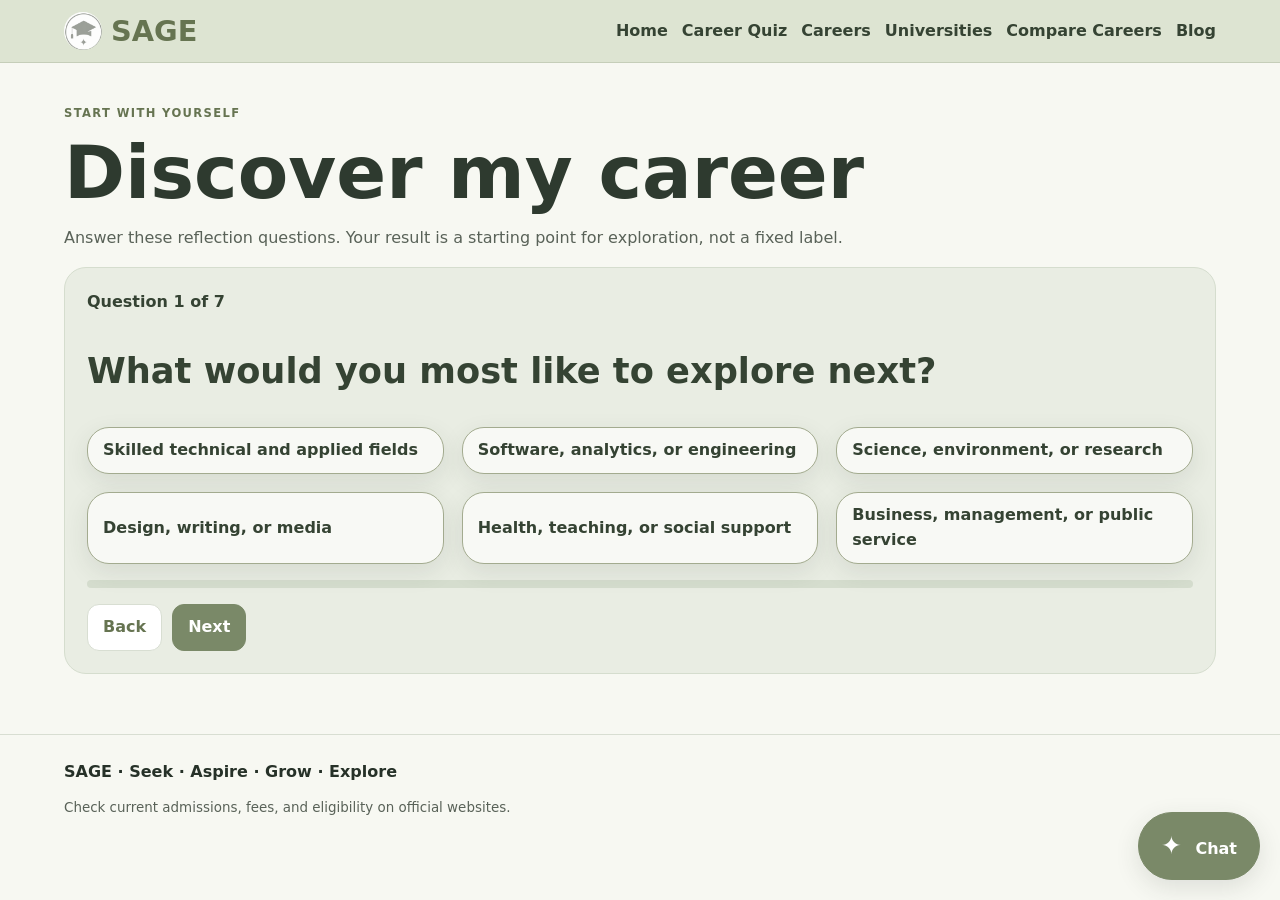
==== commit e88bc22d: "Update quiz.html" ====
--- a/quiz.html
+++ b/quiz.html
@@ -1,4 +1,41 @@
-<!doctype html><html lang="en"><head><meta charset="utf-8"><meta name="viewport" content="width=device-width,initial-scale=1"><title>Career Quiz | SAGE</title><link rel="stylesheet" href="style.css"></head><body class="quiz-page"><header class="top"><nav class="wrap"><a class="brand" href="index.html"><img src="logo.png" alt="" onerror="this.style.display='none'">SAGE</a><div class="links"><a href="index.html">Home</a><a href="quiz.html">Career Quiz</a><a href="careers.html">Careers</a><a href="universities.html">Universities</a><a href="compare.html">Compare Careers</a><a href="blog.html">Blog</a></div></nav></header><main><section class="section wrap"><div class="eyebrow">Start with yourself</div><h1>Discover my career</h1><p>Answer these reflection questions. Your result is a starting point for exploration, not a fixed label.</p><div class="box"><div id="quizArea"></div><div class="progress"><span id="prog"></span></div><div class="row"><button class="secondary" id="back">Back</button><button id="next">Next</button></div><div id="result" class="result hidden"></div></div></section></main><footer class="footer"><div class="wrap"><b>SAGE · Seek · Aspire · Grow · Explore</b><p class="small">Check current admissions, fees, and eligibility on official websites.</p></div></footer><button class="chat-launch" id="toggle" aria-label="Open SAGE guide">✦</button><section class="chat" id="chat"><div class="chathead"><b>SAGE guide</b><button class="secondary" id="close">Close</button></div><div class="chatbody" id="cb"><div class="bubble">Hi! Ask about careers or university research.</div></div><form class="compose" id="form"><input class="field" id="msg" placeholder="Ask a question…"><button type="button" class="secondary" id="mic">Mic</button><button type="button" class="secondary" id="listen-reply">Listen</button><button>Send</button></form></section><script src="data.js"></script><script>const chat=document.getElementById('chat'),body=document.getElementById('cb');document.getElementById('toggle').onclick=()=>chat.classList.toggle('open');document.getElementById('close').onclick=()=>chat.classList.remove('open');function bubble(t,me=false){let d=document.createElement('div');d.className='bubble'+(me?' me':'');d.textContent=t;body.appendChild(d);body.scrollTop=body.scrollHeight}function reply(t){const m=t.toLowerCase();let r;
+<!doctype html><html lang="en"><head><meta charset="utf-8"><meta name="viewport" content="width=device-width,initial-scale=1"><title>Career Quiz | SAGE</title><link rel="stylesheet" href="style.css">
+<style>
+/* LIGHT SAGE CAREER QUIZ */
+
+body.quiz-page .box {
+    background: #E9EDE3 !important;
+    background-image: none !important;
+    border: 1px solid #D5DDCE !important;
+    border-radius: 22px !important;
+    box-shadow: none !important;
+}
+
+body.quiz-page #quizArea h2,
+body.quiz-page #quizArea b {
+    color: #354333 !important;
+}
+
+body.quiz-page .option {
+    background: #F8F9F5 !important;
+    color: #354333 !important;
+    border: 1px solid #A3AB8F !important;
+}
+
+body.quiz-page .option.selected,
+body.quiz-page .option:hover {
+    background: #D5DDCE !important;
+    color: #263128 !important;
+}
+
+body.quiz-page .progress {
+    background: #D5DDCE !important;
+}
+
+body.quiz-page .progress span {
+    background: #7A8063 !important;
+}
+</style>
+</head><body class="quiz-page"><header class="top"><nav class="wrap"><a class="brand" href="index.html"><img src="logo.png" alt="" onerror="this.style.display='none'">SAGE</a><div class="links"><a href="index.html">Home</a><a href="quiz.html">Career Quiz</a><a href="careers.html">Careers</a><a href="universities.html">Universities</a><a href="compare.html">Compare Careers</a><a href="blog.html">Blog</a></div></nav></header><main><section class="section wrap"><div class="eyebrow">Start with yourself</div><h1>Discover my career</h1><p>Answer these reflection questions. Your result is a starting point for exploration, not a fixed label.</p><div class="box"><div id="quizArea"></div><div class="progress"><span id="prog"></span></div><div class="row"><button class="secondary" id="back">Back</button><button id="next">Next</button></div><div id="result" class="result hidden"></div></div></section></main><footer class="footer"><div class="wrap"><b>SAGE · Seek · Aspire · Grow · Explore</b><p class="small">Check current admissions, fees, and eligibility on official websites.</p></div></footer><button class="chat-launch" id="toggle" aria-label="Open SAGE guide">✦</button><section class="chat" id="chat"><div class="chathead"><b>SAGE guide</b><button class="secondary" id="close">Close</button></div><div class="chatbody" id="cb"><div class="bubble">Hi! Ask about careers or university research.</div></div><form class="compose" id="form"><input class="field" id="msg" placeholder="Ask a question…"><button type="button" class="secondary" id="mic">Mic</button><button type="button" class="secondary" id="listen-reply">Listen</button><button>Send</button></form></section><script src="data.js"></script><script>const chat=document.getElementById('chat'),body=document.getElementById('cb');document.getElementById('toggle').onclick=()=>chat.classList.toggle('open');document.getElementById('close').onclick=()=>chat.classList.remove('open');function bubble(t,me=false){let d=document.createElement('div');d.className='bubble'+(me?' me':'');d.textContent=t;body.appendChild(d);body.scrollTop=body.scrollHeight}function reply(t){const m=t.toLowerCase();let r;
 if(/^(okay|ok|you know what|guess what|listen|hey|heyy|hello|hi|hii|yo)/.test(m)||/you know what/.test(m)){r=/you know what|guess what|listen/.test(m)?"Haha, okay, I'm listening! Tell me what's on your mind. We can figure this out together.":"Heyyy! 😊 What's on your mind? You can ask me about a career, a course, or just talk through an idea.";}
 else if(/law|lawyer|legal|judge|court|criminal justice/.test(m)){r="Heyyy! That's exciting! Law is a broad field, and it's not just becoming a courtroom lawyer. You could explore criminal law, corporate law, cyber law, human rights, environmental law, legal research, or the judiciary. What part sounds most interesting to you: debating ideas, solving puzzles, helping people, understanding rules, or researching big issues?";}
 else if(/doctor|medicine|medical|healthcare|nurs/.test(m)){r="Healthcare has lots of paths, from medicine and nursing to physiotherapy, pharmacy, psychology, and lab science. They involve different study routes and day-to-day work. Are you most interested in treating patients, understanding the human body, or doing research?";}
--- a/style.css
+++ b/style.css
@@ -197,7 +197,7 @@
 .detail-tile:hover {
     transform: translateY(-5px);
 
-    box-shadow: 0 12px 30px rgba(46, 58, 47, 0.13);
+   
 }
 
 /* Card headings */
@@ -373,3 +373,167 @@
     transform: none !important;
     box-shadow: 0 5px 16px #2E3A2F10 !important;
 }
+
+/* ===== QUIZ PAGE: ORIGINAL DESIGN ===== */
+
+body.quiz-page .box {
+    background: #7A8063 !important;
+    background-image: none !important;
+}
+
+body.quiz-page .result {
+    background: #7A8063 !important;
+    background-image: none !important;
+}
+
+body.quiz-page .card {
+    background: #A3AB8F !important;
+    background-image: none !important;
+    border: 1px solid #A3AB8F !important;
+    border-radius: 16px !important;
+    box-shadow: 0 5px 16px #2E3A2F10 !important;
+}
+
+body.quiz-page .card:hover {
+    transform: none !important;
+    box-shadow: 0 5px 16px #2E3A2F10 !important;
+}
+
+body.quiz-page .option {
+    background: #7A8063 !important;
+    color: #FFFFFF !important;
+}
+
+body.quiz-page .option:hover,
+body.quiz-page .option.selected {
+    background: #A3AB8F !important;
+    color: #263128 !important;
+}
+
+/* ===== QUIZ PAGE: ORIGINAL DESIGN ===== */
+
+body.quiz-page .box {
+    background: #7A8063 !important;
+    background-image: none !important;
+}
+
+body.quiz-page .result {
+    background: #7A8063 !important;
+    background-image: none !important;
+}
+
+body.quiz-page .card {
+    background: #A3AB8F !important;
+    background-image: none !important;
+    border: 1px solid #A3AB8F !important;
+    border-radius: 16px !important;
+    box-shadow: 0 5px 16px #2E3A2F10 !important;
+}
+
+body.quiz-page .card:hover {
+    transform: none !important;
+    box-shadow: 0 5px 16px #2E3A2F10 !important;
+}
+
+body.quiz-page .option {
+    background: #7A8063 !important;
+    color: #FFFFFF !important;
+}
+
+body.quiz-page .option:hover,
+body.quiz-page .option.selected {
+    background: #A3AB8F !important;
+    color: #263128 !important;
+}
+
+/* ===== QUIZ PAGE: ORIGINAL DESIGN ===== */
+
+body.quiz-page .box {
+    background: #7A8063 !important;
+    background-image: none !important;
+}
+
+body.quiz-page .result {
+    background: #7A8063 !important;
+    background-image: none !important;
+}
+
+body.quiz-page .card {
+    background: #A3AB8F !important;
+    background-image: none !important;
+    border: 1px solid #A3AB8F !important;
+    border-radius: 16px !important;
+    box-shadow: 0 5px 16px #2E3A2F10 !important;
+}
+
+body.quiz-page .card:hover {
+    transform: none !important;
+  
+body.quiz-page .option {
+    background: #7A8063 !important;
+    color: #FFFFFF !important;
+}
+
+body.quiz-page .option:hover,
+body.quiz-page .option.selected {
+    background: #A3AB8F !important;
+    color: #263128 !important;
+}/* QUIZ PAGE ONLY — REMOVE SHADOWS */
+body.quiz-page .card,
+body.quiz-page .stat,
+body.quiz-page .detail-tile,
+body.quiz-page .box,
+body.quiz-page .panel,
+body.quiz-page .result,
+body.quiz-page .metric-card {
+    box-shadow: none !important;
+}
+
+body.quiz-page .card:hover,
+body.quiz-page .stat:hover,
+body.quiz-page .detail-tile:hover,
+body.quiz-page .box:hover,
+body.quiz-page .panel:hover {
+    box-shadow: none !important;
+}
+<body class="quiz-page">
+ 
+/* SAGE CAREER QUIZ - LIGHTER BOX */
+
+body.quiz-page .box {
+    background: #E5E9DC !important;
+    background-image: none !important;
+    border: 1px solid #D2D9C7 !important;
+    border-radius: 22px !important;
+    box-shadow: none !important;
+}
+
+body.quiz-page .box h1,
+body.quiz-page .box h2,
+body.quiz-page .box h3,
+body.quiz-page .box p,
+body.quiz-page .box strong {
+    color: #354333 !important;
+}
+
+body.quiz-page .option {
+    background: #F7F8F3 !important;
+    color: #354333 !important;
+    border: 1px solid #A3AB8F !important;
+}
+
+body.quiz-page .option:hover,
+body.quiz-page .option.selected {
+    background: #D2DCC8 !important;
+    color: #263128 !important;
+}
+
+body.quiz-page .progress {
+    background: #CBD3C1 !important;
+}
+
+body.quiz-page .progress span {
+    background: #7A8063 !important;
+}
+
+ 
